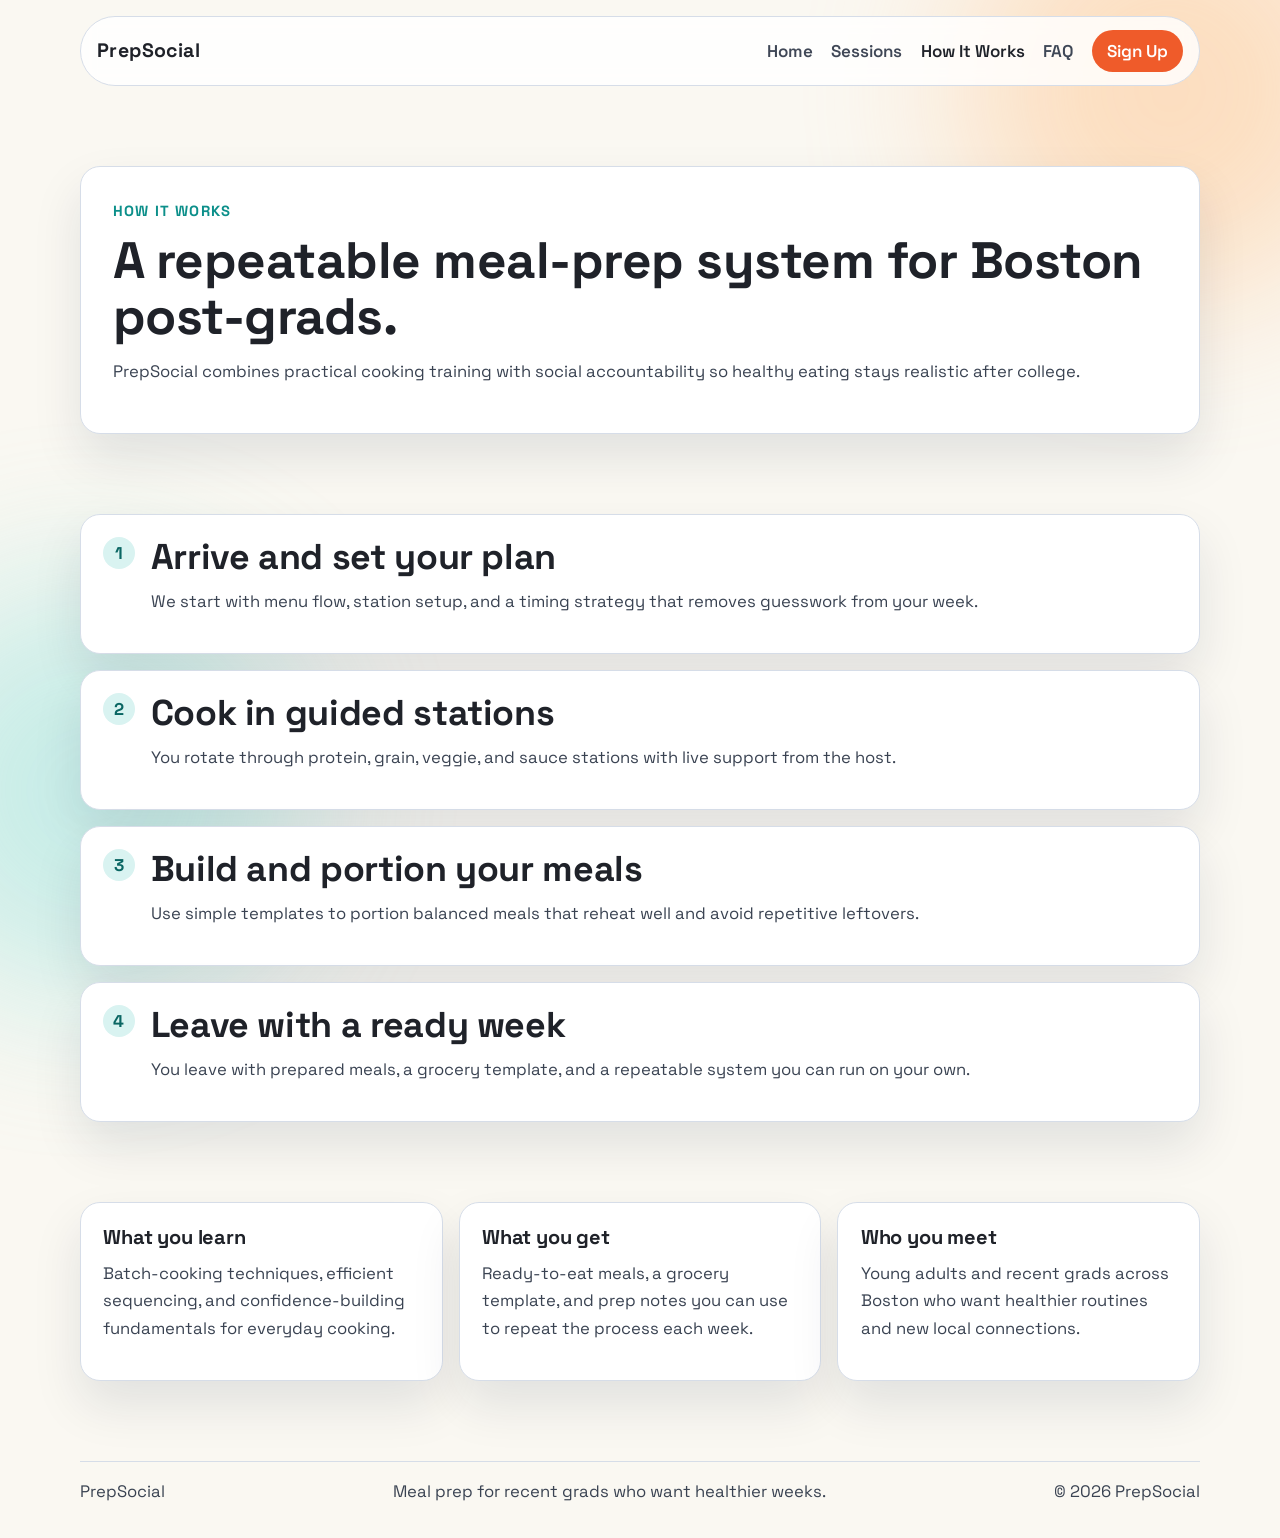
==== about.html @ a67a2d8d "init" ====
<!doctype html>
<html lang="en">
<head>
  <meta charset="utf-8">
  <meta name="viewport" content="width=device-width, initial-scale=1">
  <title>How PrepSocial Boston Works | Meal Prep for Post-Grads</title>
  <meta name="description" content="See how PrepSocial Boston sessions help recent grads meal prep faster, cheaper, and with more confidence.">
  <link rel="preconnect" href="https://fonts.googleapis.com">
  <link rel="preconnect" href="https://fonts.gstatic.com" crossorigin>
  <link href="https://fonts.googleapis.com/css2?family=Space+Grotesk:wght@400;500;700&family=Syne:wght@500;700;800&display=swap" rel="stylesheet">
  <link rel="stylesheet" href="styles.css">
  <script defer src="script.js"></script>
</head>
<body data-page="about">
  <div class="bg-shape bg-shape-one" aria-hidden="true"></div>
  <div class="bg-shape bg-shape-two" aria-hidden="true"></div>

  <header class="site-header">
    <a class="logo" href="index.html">PrepSocial</a>
    <button class="menu-toggle" type="button" aria-label="Toggle navigation" aria-expanded="false" aria-controls="site-nav">
      Menu
    </button>
    <nav id="site-nav" class="site-nav" aria-label="Main navigation">
      <a data-page="home" href="index.html">Home</a>
      <a data-page="sessions" href="sessions.html">Sessions</a>
      <a data-page="about" href="about.html">How It Works</a>
      <a data-page="faq" href="faq.html">FAQ</a>
      <a class="nav-cta" href="sessions.html#join">Sign Up</a>
    </nav>
  </header>

  <main>
    <section class="section page-hero reveal">
      <p class="eyebrow">How it works</p>
      <h1>A repeatable meal-prep system for Boston post-grads.</h1>
      <p>PrepSocial combines practical cooking training with social accountability so healthy eating stays realistic after college.</p>
    </section>

    <section class="section timeline">
      <article class="timeline-step reveal">
        <span class="step-number">1</span>
        <div>
          <h2>Arrive and set your plan</h2>
          <p>We start with menu flow, station setup, and a timing strategy that removes guesswork from your week.</p>
        </div>
      </article>
      <article class="timeline-step reveal">
        <span class="step-number">2</span>
        <div>
          <h2>Cook in guided stations</h2>
          <p>You rotate through protein, grain, veggie, and sauce stations with live support from the host.</p>
        </div>
      </article>
      <article class="timeline-step reveal">
        <span class="step-number">3</span>
        <div>
          <h2>Build and portion your meals</h2>
          <p>Use simple templates to portion balanced meals that reheat well and avoid repetitive leftovers.</p>
        </div>
      </article>
      <article class="timeline-step reveal">
        <span class="step-number">4</span>
        <div>
          <h2>Leave with a ready week</h2>
          <p>You leave with prepared meals, a grocery template, and a repeatable system you can run on your own.</p>
        </div>
      </article>
    </section>

    <section class="section value-grid">
      <article class="value-card reveal">
        <h3>What you learn</h3>
        <p>Batch-cooking techniques, efficient sequencing, and confidence-building fundamentals for everyday cooking.</p>
      </article>
      <article class="value-card reveal">
        <h3>What you get</h3>
        <p>Ready-to-eat meals, a grocery template, and prep notes you can use to repeat the process each week.</p>
      </article>
      <article class="value-card reveal">
        <h3>Who you meet</h3>
        <p>Young adults and recent grads across Boston who want healthier routines and new local connections.</p>
      </article>
    </section>
  </main>

  <footer class="site-footer">
    <p>PrepSocial</p>
    <p>Meal prep for recent grads who want healthier weeks.</p>
    <p>&copy; <span id="year"></span> PrepSocial</p>
  </footer>
</body>
</html>
---- styles.css ----
:root {
  --bg: #faf8f2;
  --bg-card: #ffffff;
  --text: #1f2229;
  --muted: #5e6775;
  --primary: #ef5b2a;
  --primary-dark: #c44720;
  --accent: #0c8f8a;
  --accent-soft: #d9f3f1;
  --border: #d6dde8;
  --radius: 20px;
  --shadow: 0 24px 50px rgba(13, 30, 55, 0.1);
}

*,
*::before,
*::after {
  box-sizing: border-box;
}

html,
body {
  margin: 0;
  padding: 0;
}

body {
  font-family: "Space Grotesk", sans-serif;
  color: var(--text);
  background: var(--bg);
  line-height: 1.65;
  font-size: 17px;
  min-height: 100vh;
  position: relative;
  overflow-x: hidden;
}

.bg-shape {
  position: fixed;
  width: 420px;
  height: 420px;
  border-radius: 50%;
  filter: blur(80px);
  z-index: -1;
  opacity: 0.45;
  animation: drift 14s ease-in-out infinite;
}

.bg-shape-one {
  background: #ffbf84;
  top: -120px;
  right: -100px;
}

.bg-shape-two {
  background: #8de0dc;
  left: -120px;
  bottom: -100px;
  animation-delay: 1.8s;
}

a {
  color: inherit;
}

.site-header {
  width: min(1120px, calc(100% - 2.5rem));
  margin: 1rem auto 0;
  padding: 0.8rem 1rem;
  border: 1px solid var(--border);
  border-radius: 999px;
  background: rgba(255, 255, 255, 0.82);
  backdrop-filter: blur(8px);
  display: flex;
  align-items: center;
  justify-content: space-between;
  position: sticky;
  top: 0.75rem;
  z-index: 10;
}

.logo {
  text-decoration: none;
  font-family: "Space Grotesk", sans-serif;
  font-size: 1.22rem;
  font-weight: 700;
  letter-spacing: 0.02em;
}

.menu-toggle {
  display: none;
  border: 1px solid var(--border);
  background: #fff;
  color: var(--text);
  border-radius: 999px;
  padding: 0.45rem 0.9rem;
  font-family: inherit;
  font-weight: 600;
  cursor: pointer;
}

.site-nav {
  display: flex;
  align-items: center;
  gap: 1.15rem;
}

.site-nav a {
  text-decoration: none;
  font-weight: 600;
  color: #3f4756;
}

.site-nav a.is-active {
  color: var(--text);
}

.nav-cta {
  background: var(--primary);
  color: #fff !important;
  padding: 0.45rem 0.95rem;
  border-radius: 999px;
}

.section {
  width: min(1120px, calc(100% - 2.5rem));
  margin: 5rem auto;
}

.hero {
  display: grid;
  grid-template-columns: 1.25fr 1fr;
  gap: 2rem;
  align-items: start;
}

.eyebrow {
  margin: 0 0 0.6rem;
  font-size: 0.92rem;
  text-transform: uppercase;
  letter-spacing: 0.08em;
  color: var(--accent);
  font-weight: 700;
}

h1,
h2,
h3 {
  font-family: "Space Grotesk", sans-serif;
  line-height: 1.1;
  margin: 0 0 0.75rem;
  letter-spacing: -0.01em;
}

h1 {
  font-size: clamp(2rem, 4vw, 3.8rem);
}

h2 {
  font-size: clamp(1.4rem, 2.8vw, 2.4rem);
}

h3 {
  font-size: 1.25rem;
}

p {
  margin: 0 0 1rem;
  color: #3a4352;
  font-size: 1.04rem;
}

.hero-copy p {
  max-width: 56ch;
}

.hero-panel,
.value-card,
.split-card,
.session-card,
.package-card,
.session-detail,
.join-panel,
.faq-list details,
.cta,
.page-hero {
  background: var(--bg-card);
  border: 1px solid var(--border);
  border-radius: var(--radius);
  box-shadow: var(--shadow);
}

.hero-panel {
  padding: 1.5rem;
}

.panel-kicker {
  margin: 0;
  color: var(--accent);
  font-weight: 700;
  font-size: 0.9rem;
}

.bullet-list {
  margin: 0 0 1.4rem;
  padding-left: 1.1rem;
  color: #3a4352;
}

.bullet-list li + li {
  margin-top: 0.5rem;
}

.button-row {
  display: flex;
  flex-wrap: wrap;
  gap: 0.8rem;
  margin-top: 1.25rem;
}

.badge-row {
  margin-top: 1rem;
  display: flex;
  flex-wrap: wrap;
  gap: 0.6rem;
}

.badge {
  font-size: 0.8rem;
  font-weight: 700;
  letter-spacing: 0.01em;
  color: #174c4a;
  background: var(--accent-soft);
  border: 1px solid #b7e6e2;
  border-radius: 999px;
  padding: 0.35rem 0.65rem;
}

.button {
  display: inline-block;
  text-decoration: none;
  font-weight: 700;
  background: var(--primary);
  color: #fff;
  border-radius: 12px;
  padding: 0.8rem 1.1rem;
  transition: transform 150ms ease, background 150ms ease;
}

.button:hover,
.button:focus-visible {
  background: var(--primary-dark);
  transform: translateY(-1px);
}

.button-secondary {
  background: var(--accent);
}

.button-secondary:hover,
.button-secondary:focus-visible {
  background: #0b7773;
}

.button-ghost {
  background: #fff;
  color: var(--text);
  border: 1px solid var(--border);
}

.button-ghost:hover,
.button-ghost:focus-visible {
  background: #f5f7fa;
}

.value-grid {
  display: grid;
  grid-template-columns: repeat(3, minmax(0, 1fr));
  gap: 1rem;
}

.value-card {
  padding: 1.4rem;
}

.split {
  display: grid;
  grid-template-columns: repeat(2, minmax(0, 1fr));
  gap: 1rem;
}

.split-card {
  padding: 1.5rem;
}

.split-accent {
  background: linear-gradient(145deg, #fff 50%, var(--accent-soft));
}

.section-heading {
  margin-bottom: 1.5rem;
}

.session-preview {
  padding: 2rem;
}

.session-cards {
  display: grid;
  grid-template-columns: repeat(3, minmax(0, 1fr));
  gap: 1rem;
  margin-bottom: 1.2rem;
}

.session-card {
  padding: 1.3rem;
}

.package-grid {
  display: grid;
  grid-template-columns: repeat(3, minmax(0, 1fr));
  gap: 1rem;
}

.package-card {
  padding: 1.3rem;
}

.package-card-featured {
  border-color: #f1aa8c;
  background: linear-gradient(160deg, #fff 20%, #fff2eb 100%);
}

.package-tag {
  display: inline-block;
  margin-bottom: 0.8rem;
  font-size: 0.74rem;
  letter-spacing: 0.08em;
  text-transform: uppercase;
  font-weight: 700;
  color: #8a3f25;
  background: #ffe0d1;
  border-radius: 999px;
  padding: 0.28rem 0.6rem;
}

.price {
  margin-top: 0.15rem;
  margin-bottom: 0.65rem;
  font-size: 1.65rem;
  line-height: 1.1;
  color: var(--text);
  font-family: "Space Grotesk", sans-serif;
  font-weight: 700;
}

.session-meta {
  color: var(--accent);
  font-size: 0.96rem;
  font-weight: 600;
}

.cta {
  padding: 2rem;
  text-align: center;
}

.page-hero {
  padding: 2rem;
}

.session-list {
  display: grid;
  gap: 1rem;
}

.session-detail {
  padding: 1.5rem;
  display: flex;
  justify-content: space-between;
  gap: 1rem;
  align-items: flex-end;
}

.session-date {
  color: var(--accent);
  font-weight: 700;
}

.join-panel {
  padding: 2rem;
  text-align: center;
}

.timeline {
  display: grid;
  gap: 1rem;
}

.timeline-step {
  display: grid;
  grid-template-columns: auto 1fr;
  gap: 1rem;
  align-items: start;
  padding: 1.35rem;
  border: 1px solid var(--border);
  border-radius: var(--radius);
  background: var(--bg-card);
  box-shadow: var(--shadow);
}

.step-number {
  width: 2rem;
  height: 2rem;
  border-radius: 50%;
  display: inline-flex;
  align-items: center;
  justify-content: center;
  font-weight: 700;
  background: var(--accent-soft);
  color: #0a6663;
}

.faq-list {
  display: grid;
  gap: 0.8rem;
}

.faq-list details {
  padding: 1rem 1.15rem;
}

.faq-list summary {
  cursor: pointer;
  font-family: "Space Grotesk", sans-serif;
  font-size: 1.12rem;
  font-weight: 700;
}

.faq-list p {
  margin: 0.75rem 0 0.1rem;
}

.site-footer {
  width: min(1120px, calc(100% - 2.5rem));
  margin: 2.5rem auto 2rem;
  padding-top: 1rem;
  border-top: 1px solid var(--border);
  color: var(--muted);
  display: flex;
  justify-content: space-between;
  flex-wrap: wrap;
  gap: 0.8rem;
}

.site-footer p {
  margin: 0;
}

.js .reveal {
  opacity: 0;
  transform: translateY(18px);
}

.js .reveal.is-visible {
  opacity: 1;
  transform: translateY(0);
  transition: opacity 500ms ease, transform 500ms ease;
}

@media (max-width: 960px) {
  .hero,
  .value-grid,
  .split,
  .session-cards,
  .package-grid {
    grid-template-columns: 1fr;
  }

  .session-detail {
    flex-direction: column;
    align-items: flex-start;
  }
}

@media (max-width: 760px) {
  .site-header {
    width: calc(100% - 1.5rem);
    margin-top: 0.65rem;
    border-radius: 20px;
    padding: 0.75rem;
    align-items: flex-start;
  }

  .menu-toggle {
    display: inline-flex;
  }

  .site-nav {
    width: 100%;
    display: none;
    flex-direction: column;
    align-items: flex-start;
    gap: 0.75rem;
    padding-top: 0.9rem;
  }

  .site-nav.is-open {
    display: flex;
  }

  .section {
    width: calc(100% - 1.5rem);
    margin: 3.2rem auto;
  }

  .hero-panel,
  .value-card,
  .split-card,
  .session-card,
  .package-card,
  .session-detail,
  .join-panel,
  .faq-list details,
  .cta,
  .page-hero,
  .session-preview {
    padding: 1.2rem;
  }

  .site-footer {
    width: calc(100% - 1.5rem);
    margin-top: 1rem;
  }
}

@keyframes drift {
  0%,
  100% {
    transform: translate3d(0, 0, 0);
  }
  50% {
    transform: translate3d(0, -18px, 0);
  }
}
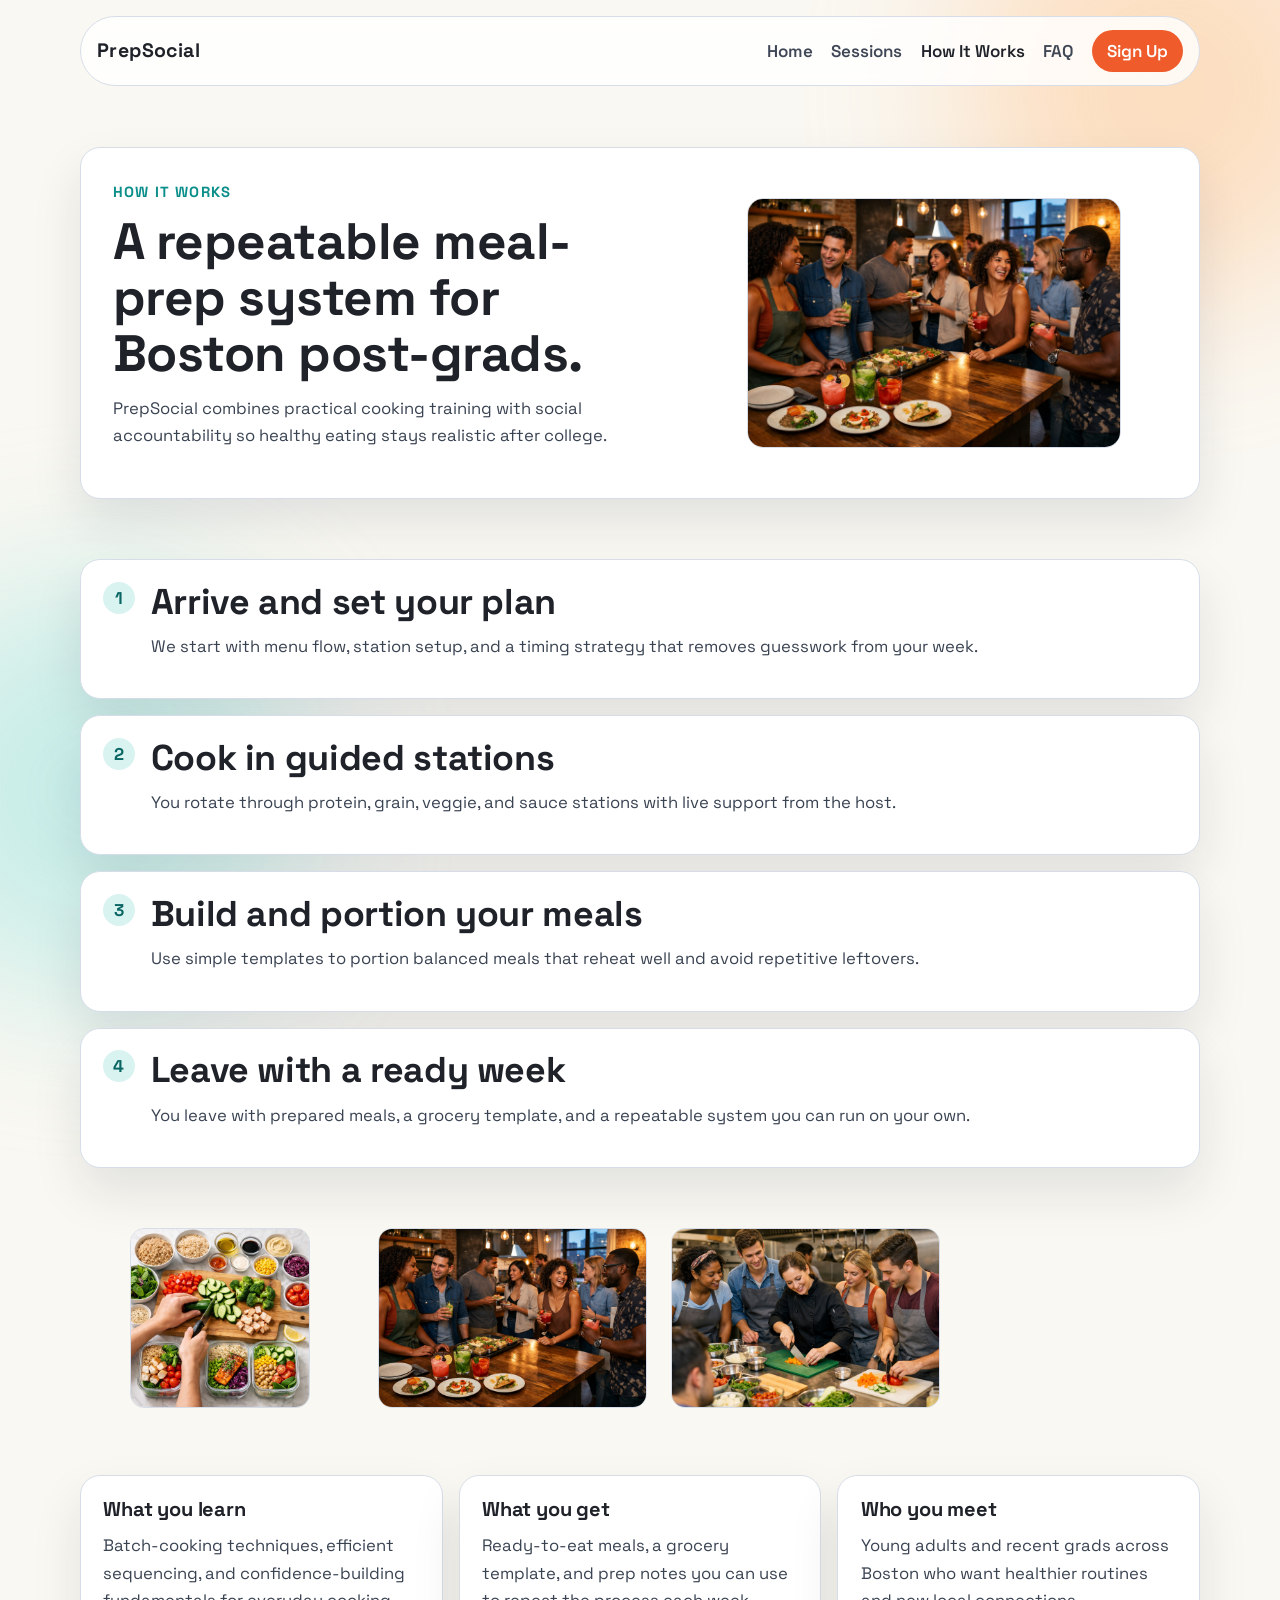
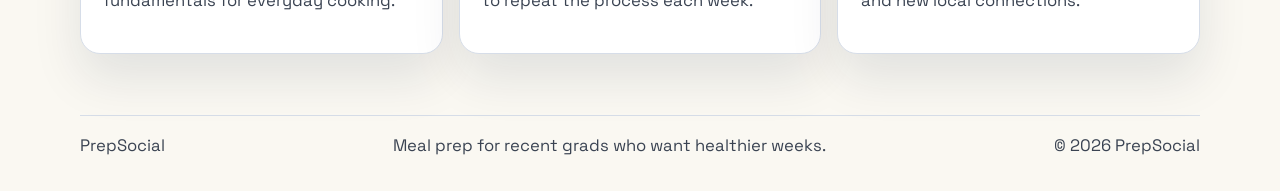
==== commit 92e585b3: "added images" ====
--- a/about.html
+++ b/about.html
@@ -31,9 +31,16 @@
 
   <main>
     <section class="section page-hero reveal">
-      <p class="eyebrow">How it works</p>
-      <h1>A repeatable meal-prep system for Boston post-grads.</h1>
-      <p>PrepSocial combines practical cooking training with social accountability so healthy eating stays realistic after college.</p>
+      <div class="page-hero-layout">
+        <div>
+          <p class="eyebrow">How it works</p>
+          <h1>A repeatable meal-prep system for Boston post-grads.</h1>
+          <p>PrepSocial combines practical cooking training with social accountability so healthy eating stays realistic after college.</p>
+        </div>
+        <figure class="page-hero-media">
+          <img src="images/6.png" alt="Young professionals connecting after meal prep in Boston" width="1536" height="1024" loading="eager" decoding="async">
+        </figure>
+      </div>
     </section>
 
     <section class="section timeline">
@@ -67,6 +74,18 @@
       </article>
     </section>
 
+    <section class="section about-gallery reveal">
+      <figure>
+        <img src="images/7.png" alt="Hands chopping and preparing meal prep ingredients" width="1024" height="1024" loading="lazy" decoding="async">
+      </figure>
+      <figure>
+        <img src="images/6.png" alt="Young professionals sharing drinks after a meal prep class" width="1536" height="1024" loading="lazy" decoding="async">
+      </figure>
+      <figure>
+        <img src="images/4.png" alt="Post-grads batch cooking together in a social class" width="1536" height="1024" loading="lazy" decoding="async">
+      </figure>
+    </section>
+
     <section class="section value-grid">
       <article class="value-card reveal">
         <h3>What you learn</h3>
--- a/styles.css
+++ b/styles.css
@@ -63,6 +63,11 @@
   color: inherit;
 }
 
+img {
+  max-width: 100%;
+  display: block;
+}
+
 .site-header {
   width: min(1120px, calc(100% - 2.5rem));
   margin: 1rem auto 0;
@@ -124,7 +129,7 @@
 
 .section {
   width: min(1120px, calc(100% - 2.5rem));
-  margin: 5rem auto;
+  margin: 3.8rem auto;
 }
 
 .hero {
@@ -192,6 +197,25 @@
 
 .hero-panel {
   padding: 1.5rem;
+  display: grid;
+  gap: 1rem;
+  align-content: start;
+}
+
+.hero-image {
+  margin: 0;
+  display: flex;
+  justify-content: center;
+  align-items: center;
+}
+
+.hero-image img {
+  width: auto;
+  max-width: 100%;
+  height: auto;
+  max-height: 255px;
+  border: 1px solid var(--border);
+  border-radius: 16px;
 }
 
 .panel-kicker {
@@ -283,6 +307,47 @@
   padding: 1.4rem;
 }
 
+.visual-story {
+  display: grid;
+  gap: 0.8rem;
+}
+
+.image-carousel {
+  display: flex;
+  gap: 0.8rem;
+  overflow-x: auto;
+  scroll-snap-type: x mandatory;
+  padding-bottom: 0.35rem;
+}
+
+.carousel-item {
+  margin: 0;
+  flex: 0 0 clamp(220px, 30vw, 340px);
+  display: flex;
+  justify-content: center;
+  align-items: flex-start;
+  scroll-snap-align: start;
+}
+
+.carousel-item img {
+  width: auto;
+  max-width: 100%;
+  height: auto;
+  max-height: 190px;
+  border: 1px solid var(--border);
+  border-radius: 14px;
+}
+
+.visual-note {
+  margin: 0;
+  padding: 0.8rem 1rem;
+  border: 1px solid var(--border);
+  border-radius: 14px;
+  background: var(--bg-card);
+  box-shadow: var(--shadow);
+  font-weight: 600;
+}
+
 .split {
   display: grid;
   grid-template-columns: repeat(2, minmax(0, 1fr));
@@ -314,6 +379,19 @@
 
 .session-card {
   padding: 1.3rem;
+  display: flex;
+  flex-direction: column;
+  gap: 0.75rem;
+}
+
+.session-card-image {
+  width: auto;
+  max-width: 100%;
+  height: auto;
+  max-height: 170px;
+  margin-inline: auto;
+  border-radius: 14px;
+  border: 1px solid var(--border);
 }
 
 .package-grid {
@@ -324,6 +402,8 @@
 
 .package-card {
   padding: 1.3rem;
+  display: grid;
+  gap: 0.75rem;
 }
 
 .package-card-featured {
@@ -333,7 +413,7 @@
 
 .package-tag {
   display: inline-block;
-  margin-bottom: 0.8rem;
+  margin-bottom: 0.2rem;
   font-size: 0.74rem;
   letter-spacing: 0.08em;
   text-transform: uppercase;
@@ -342,6 +422,16 @@
   background: #ffe0d1;
   border-radius: 999px;
   padding: 0.28rem 0.6rem;
+}
+
+.package-image {
+  width: auto;
+  max-width: 100%;
+  height: auto;
+  max-height: 155px;
+  margin-inline: auto;
+  border-radius: 14px;
+  border: 1px solid var(--border);
 }
 
 .price {
@@ -367,6 +457,30 @@
 
 .page-hero {
   padding: 2rem;
+  overflow: hidden;
+}
+
+.page-hero-layout {
+  display: grid;
+  grid-template-columns: 1.1fr 0.9fr;
+  gap: 1.2rem;
+  align-items: center;
+}
+
+.page-hero-media {
+  margin: 0;
+  display: flex;
+  justify-content: center;
+  align-items: center;
+}
+
+.page-hero-media img {
+  width: auto;
+  max-width: 100%;
+  height: auto;
+  max-height: 250px;
+  border: 1px solid var(--border);
+  border-radius: 16px;
 }
 
 .session-list {
@@ -376,10 +490,30 @@
 
 .session-detail {
   padding: 1.5rem;
-  display: flex;
-  justify-content: space-between;
-  gap: 1rem;
-  align-items: flex-end;
+  display: grid;
+  grid-template-columns: 160px minmax(0, 1fr) auto;
+  gap: 1.2rem;
+  align-items: center;
+}
+
+.session-detail-media {
+  margin: 0;
+  display: flex;
+  justify-content: center;
+  align-items: center;
+}
+
+.session-detail-media img {
+  width: auto;
+  max-width: 100%;
+  height: auto;
+  max-height: 125px;
+  border: 1px solid var(--border);
+  border-radius: 14px;
+}
+
+.session-detail-copy {
+  min-width: 0;
 }
 
 .session-date {
@@ -395,6 +529,32 @@
 .timeline {
   display: grid;
   gap: 1rem;
+}
+
+.about-gallery {
+  display: flex;
+  gap: 0.8rem;
+  overflow-x: auto;
+  scroll-snap-type: x mandatory;
+  padding-bottom: 0.35rem;
+}
+
+.about-gallery figure {
+  margin: 0;
+  flex: 0 0 clamp(200px, 24vw, 280px);
+  display: flex;
+  justify-content: center;
+  align-items: flex-start;
+  scroll-snap-align: start;
+}
+
+.about-gallery img {
+  width: auto;
+  max-width: 100%;
+  height: auto;
+  max-height: 180px;
+  border: 1px solid var(--border);
+  border-radius: 14px;
 }
 
 .timeline-step {
@@ -441,6 +601,36 @@
   margin: 0.75rem 0 0.1rem;
 }
 
+.faq-layout {
+  display: grid;
+  grid-template-columns: 1.15fr 0.85fr;
+  gap: 1rem;
+  align-items: start;
+}
+
+.faq-photo {
+  margin: 0;
+  border: 1px solid var(--border);
+  border-radius: var(--radius);
+  box-shadow: var(--shadow);
+  background: #fff;
+  overflow: hidden;
+}
+
+.faq-photo img {
+  width: auto;
+  max-width: 100%;
+  height: auto;
+  max-height: 230px;
+  margin-inline: auto;
+  display: block;
+}
+
+.faq-photo p {
+  margin: 0;
+  padding: 1rem 1.1rem 1.1rem;
+}
+
 .site-footer {
   width: min(1120px, calc(100% - 2.5rem));
   margin: 2.5rem auto 2rem;
@@ -472,14 +662,29 @@
   .hero,
   .value-grid,
   .split,
+  .visual-story,
+  .faq-layout,
+  .page-hero-layout {
+    grid-template-columns: 1fr;
+  }
+
   .session-cards,
   .package-grid {
-    grid-template-columns: 1fr;
+    grid-template-columns: repeat(2, minmax(0, 1fr));
   }
 
   .session-detail {
-    flex-direction: column;
-    align-items: flex-start;
+    grid-template-columns: 160px minmax(0, 1fr);
+    align-items: center;
+  }
+
+  .session-detail-media img {
+    max-height: 110px;
+  }
+
+  .session-detail .button {
+    width: fit-content;
+    grid-column: 1 / -1;
   }
 }
 
@@ -511,7 +716,7 @@
 
   .section {
     width: calc(100% - 1.5rem);
-    margin: 3.2rem auto;
+    margin: 2.4rem auto;
   }
 
   .hero-panel,
@@ -532,6 +737,40 @@
     width: calc(100% - 1.5rem);
     margin-top: 1rem;
   }
+
+  .page-hero-media,
+  .session-detail-media {
+    display: none;
+  }
+
+  .session-detail {
+    grid-template-columns: 1fr;
+  }
+
+  .session-cards,
+  .package-grid {
+    display: flex;
+    gap: 0.85rem;
+    overflow-x: auto;
+    padding-bottom: 0.35rem;
+    scroll-snap-type: x mandatory;
+    margin-bottom: 1rem;
+  }
+
+  .session-card,
+  .package-card {
+    flex: 0 0 84%;
+    scroll-snap-align: start;
+  }
+
+  .session-card-image,
+  .package-image {
+    max-height: 110px;
+  }
+
+  .faq-photo img {
+    height: 180px;
+  }
 }
 
 @keyframes drift {
